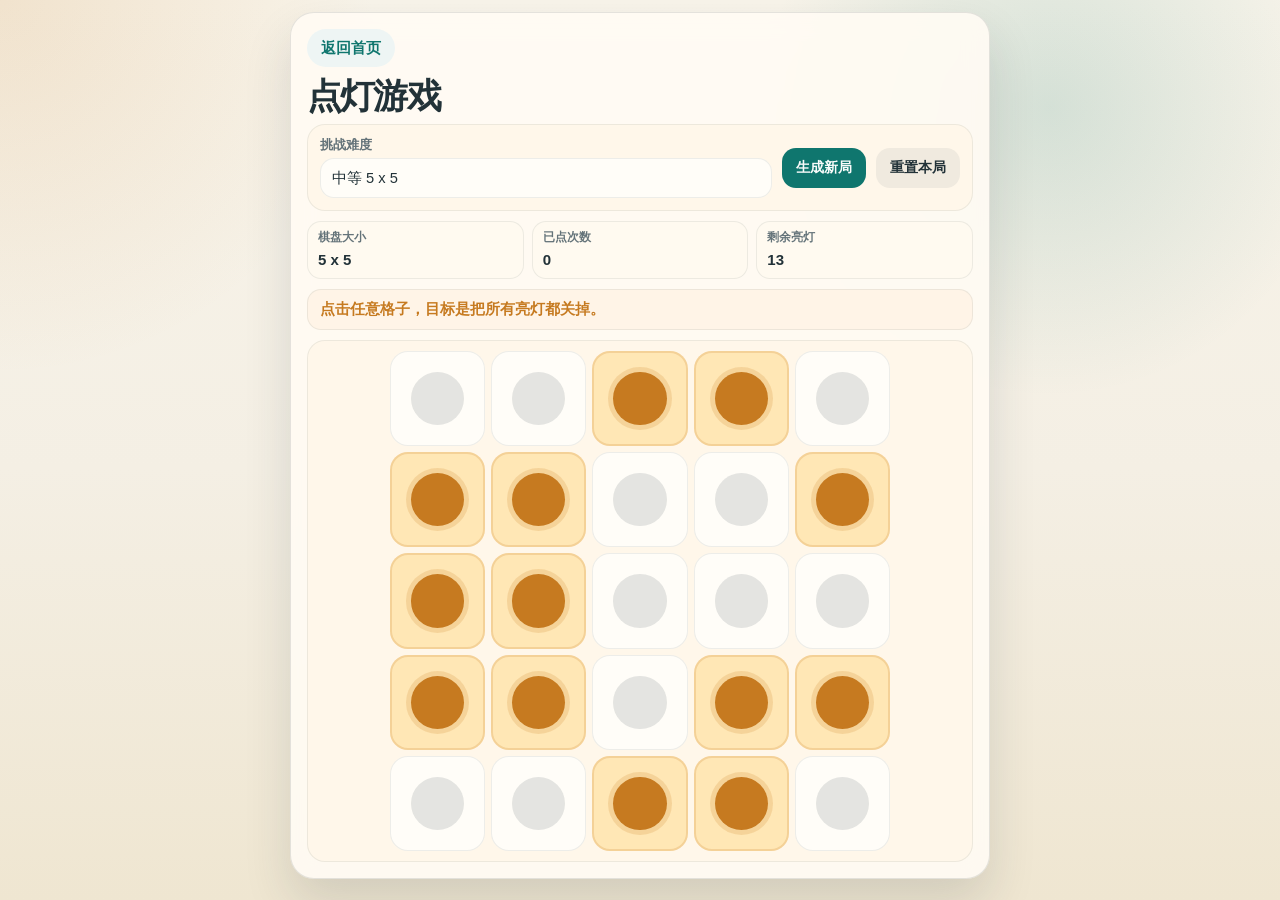
==== games/lights-out/index.html @ d2f1a59d "feat: 新增游戏" ====
<!DOCTYPE html>
<html lang="zh-CN">
<head>
    <meta charset="UTF-8">
    <meta name="viewport" content="width=device-width, initial-scale=1.0, maximum-scale=1.0, user-scalable=no">
    <title>点灯游戏</title>
    <style>
        :root {
            --bg: #f4efe4;
            --card: rgba(255, 251, 243, 0.92);
            --card-soft: #fff7ea;
            --line: rgba(34, 50, 56, 0.12);
            --text: #223238;
            --muted: #647379;
            --accent: #0f766e;
            --accent-strong: #0b5b55;
            --warm: #c67a20;
            --warm-soft: rgba(198, 122, 32, 0.18);
            --shadow: 0 24px 48px rgba(34, 50, 56, 0.14);
            --tile-off: #fffdf8;
            --tile-on: #ffe7b5;
        }

        * {
            box-sizing: border-box;
        }

        html,
        body {
            margin: 0;
            min-height: 100%;
        }

        body {
            padding: 20px;
            font-family: "Trebuchet MS", "Avenir Next", "Microsoft YaHei", sans-serif;
            color: var(--text);
            background:
                radial-gradient(circle at top left, rgba(198, 122, 32, 0.14), transparent 24%),
                radial-gradient(circle at right 18% top 12%, rgba(15, 118, 110, 0.15), transparent 22%),
                linear-gradient(180deg, #f8f4ea 0%, var(--bg) 52%, #efe6d1 100%);
        }

        .page {
            width: min(100%, 760px);
            margin: 0 auto;
        }

        .card {
            border: 1px solid var(--line);
            border-radius: 30px;
            background: var(--card);
            box-shadow: var(--shadow);
            backdrop-filter: blur(12px);
            padding: 24px;
        }

        .home-link {
            display: inline-flex;
            align-items: center;
            justify-content: center;
            min-height: 38px;
            padding: 0 14px;
            border-radius: 999px;
            background: #eef5f4;
            color: var(--accent);
            text-decoration: none;
            font-size: 0.92rem;
            font-weight: 700;
        }

        .home-link:hover {
            background: #e2f0ee;
        }

        .header {
            margin-top: 16px;
        }

        .eyebrow {
            margin: 0 0 10px;
            color: var(--accent);
            font-size: 0.78rem;
            font-weight: 700;
            letter-spacing: 0.14em;
            text-transform: uppercase;
        }

        h1,
        p {
            margin: 0;
        }

        h1 {
            font-size: clamp(2.3rem, 6vw, 3.2rem);
            line-height: 0.95;
            letter-spacing: -0.05em;
        }

        .intro {
            margin-top: 12px;
            color: var(--muted);
            font-size: 1rem;
            line-height: 1.75;
        }

        .toolbar {
            margin-top: 18px;
            padding: 16px;
            border-radius: 22px;
            background: var(--card-soft);
            border: 1px solid rgba(34, 50, 56, 0.08);
            display: flex;
            gap: 12px;
            flex-wrap: wrap;
            align-items: end;
        }

        .field {
            display: flex;
            flex-direction: column;
            gap: 8px;
            min-width: 0;
            flex: 1;
        }

        .field label {
            color: var(--muted);
            font-size: 0.9rem;
            font-weight: 700;
        }

        select,
        button {
            border: none;
            font: inherit;
        }

        select {
            width: 100%;
            min-width: 0;
            min-height: 44px;
            padding: 0 14px;
            border-radius: 14px;
            background: #fffdf8;
            color: var(--text);
            box-shadow: inset 0 0 0 1px rgba(34, 50, 56, 0.08);
            appearance: none;
        }

        .action {
            min-height: 44px;
            padding: 0 18px;
            border-radius: 14px;
            cursor: pointer;
            font-weight: 700;
            transition: background-color 0.18s ease, transform 0.18s ease;
            white-space: nowrap;
        }

        .action.primary {
            background: var(--accent);
            color: #f8fbfa;
        }

        .action.primary:hover {
            background: var(--accent-strong);
            transform: translateY(-1px);
        }

        .action.secondary {
            background: #f0eadf;
            color: var(--text);
        }

        .action.secondary:hover {
            background: #e8ddcc;
            transform: translateY(-1px);
        }

        .meta-strip {
            display: grid;
            grid-template-columns: repeat(3, minmax(0, 1fr));
            gap: 10px;
            margin-top: 14px;
        }

        .meta-item {
            padding: 10px 12px;
            border-radius: 16px;
            background: #fffaf0;
            border: 1px solid rgba(34, 50, 56, 0.08);
        }

        .meta-label {
            display: block;
            color: var(--muted);
            font-size: 0.78rem;
            font-weight: 700;
        }

        .meta-value {
            display: block;
            margin-top: 4px;
            font-size: 1rem;
            font-weight: 800;
            line-height: 1.3;
        }

        .status-bar {
            margin-top: 12px;
            padding: 12px 14px;
            border-radius: 16px;
            background: #f8f3e8;
            border: 1px solid rgba(34, 50, 56, 0.08);
            font-size: 0.96rem;
            font-weight: 700;
        }

        .status-bar[data-state="success"] {
            background: #edf6f5;
            color: var(--accent-strong);
        }

        .status-bar[data-state="hint"] {
            background: #fff4e7;
            color: var(--warm);
        }

        .board-shell {
            margin-top: 12px;
            padding: 12px;
            border-radius: 22px;
            background: var(--card-soft);
            border: 1px solid rgba(34, 50, 56, 0.08);
            display: flex;
            justify-content: center;
        }

        .board {
            width: min(100%, 520px, calc(100vh - 260px));
            aspect-ratio: 1;
            display: grid;
            gap: 8px;
        }

        .light {
            border: none;
            border-radius: 18px;
            background: var(--tile-off);
            box-shadow: inset 0 0 0 1px rgba(34, 50, 56, 0.08);
            cursor: pointer;
            transition: transform 0.16s ease, background-color 0.16s ease, box-shadow 0.16s ease;
            position: relative;
        }

        .light:hover:not(:disabled) {
            transform: translateY(-1px);
        }

        .light::before {
            content: "";
            position: absolute;
            inset: 22%;
            border-radius: 50%;
            background: rgba(34, 50, 56, 0.12);
            transition: background-color 0.16s ease, box-shadow 0.16s ease;
        }

        .light.on {
            background: var(--tile-on);
            box-shadow: inset 0 0 0 2px rgba(198, 122, 32, 0.2);
        }

        .light.on::before {
            background: var(--warm);
            box-shadow: 0 0 0 5px var(--warm-soft);
        }

        @media (max-height: 920px) and (min-width: 641px) {
            body {
                padding: 12px;
            }

            .page {
                width: min(100%, 700px);
            }

            .card {
                padding: 16px;
                border-radius: 24px;
            }

            .header {
                margin-top: 12px;
            }

            .eyebrow,
            .intro {
                display: none;
            }

            h1 {
                font-size: 2.2rem;
            }

            .toolbar {
                margin-top: 12px;
                padding: 12px;
                border-radius: 18px;
                gap: 10px;
                align-items: center;
                flex-wrap: nowrap;
            }

            .field {
                gap: 4px;
            }

            .field label {
                font-size: 0.8rem;
            }

            select {
                min-height: 40px;
                padding: 0 12px;
                font-size: 0.92rem;
            }

            .action {
                min-height: 40px;
                padding: 0 14px;
                font-size: 0.88rem;
            }

            .meta-strip {
                margin-top: 10px;
                gap: 8px;
            }

            .meta-item {
                padding: 8px 10px;
                border-radius: 14px;
            }

            .meta-label {
                font-size: 0.74rem;
            }

            .meta-value {
                font-size: 0.94rem;
            }

            .status-bar {
                margin-top: 10px;
                padding: 10px 12px;
                border-radius: 14px;
                font-size: 0.92rem;
            }

            .board-shell {
                margin-top: 10px;
                padding: 10px;
                border-radius: 18px;
            }

            .board {
                width: min(100%, 500px, calc(100vh - 200px));
                gap: 6px;
            }
        }

        @media (max-width: 640px) {
            body {
                padding: 8px;
            }

            .card {
                padding: 12px;
                border-radius: 18px;
            }

            .home-link {
                min-height: 32px;
                padding: 0 12px;
                font-size: 0.82rem;
            }

            .header {
                margin-top: 10px;
            }

            .eyebrow,
            .intro {
                display: none;
            }

            h1 {
                font-size: 1.9rem;
            }

            .toolbar {
                margin-top: 12px;
                padding: 10px;
                border-radius: 16px;
                gap: 8px;
                align-items: center;
                flex-wrap: nowrap;
            }

            .field {
                gap: 4px;
            }

            .field label {
                font-size: 0.76rem;
            }

            select {
                min-height: 36px;
                padding: 0 10px;
                border-radius: 12px;
                font-size: 0.9rem;
            }

            .action {
                min-height: 36px;
                padding: 0 10px;
                border-radius: 12px;
                font-size: 0.84rem;
            }

            .meta-strip {
                margin-top: 10px;
                gap: 8px;
            }

            .meta-item {
                padding: 8px 8px;
                border-radius: 14px;
            }

            .meta-label {
                font-size: 0.72rem;
            }

            .meta-value {
                font-size: 0.9rem;
                line-height: 1.2;
            }

            .status-bar {
                margin-top: 10px;
                padding: 9px 10px;
                border-radius: 14px;
                font-size: 0.88rem;
            }

            .board-shell {
                margin-top: 10px;
                padding: 8px;
                border-radius: 16px;
            }

            .board {
                width: min(100%, calc(100vh - 220px));
                gap: 4px;
            }

            .light {
                border-radius: 12px;
            }

            .light.on::before {
                box-shadow: 0 0 0 4px var(--warm-soft);
            }
        }
    </style>
</head>
<body>
    <div class="page">
        <main class="card">
            <a class="home-link" href="../../index.html">返回首页</a>

            <header class="header">
                <p class="eyebrow">因果推理小游戏</p>
                <h1>点灯游戏</h1>
                <p class="intro">点击一个格子，会同时切换自己和上下左右。想办法把所有亮灯都关掉。</p>
            </header>

            <section class="toolbar" aria-label="点灯游戏设置">
                <div class="field">
                    <label for="difficulty">挑战难度</label>
                    <select id="difficulty" aria-label="挑战难度">
                        <option value="easy">简单 4 x 4</option>
                        <option value="medium" selected>中等 5 x 5</option>
                        <option value="hard">困难 6 x 6</option>
                    </select>
                </div>
                <button class="action primary" id="restart-btn" type="button">生成新局</button>
                <button class="action secondary" id="reset-btn" type="button">重置本局</button>
            </section>

            <section class="meta-strip" aria-label="当前进度">
                <div class="meta-item">
                    <span class="meta-label">棋盘大小</span>
                    <strong class="meta-value" id="size-label">5 x 5</strong>
                </div>
                <div class="meta-item">
                    <span class="meta-label">已点次数</span>
                    <strong class="meta-value" id="move-count">0</strong>
                </div>
                <div class="meta-item">
                    <span class="meta-label">剩余亮灯</span>
                    <strong class="meta-value" id="lit-count">0</strong>
                </div>
            </section>

            <div class="status-bar" id="status-bar" data-state="hint" aria-live="polite"></div>

            <section class="board-shell">
                <div class="board" id="board" aria-label="点灯棋盘"></div>
            </section>
        </main>
    </div>

    <script>
        const DIFFICULTY_CONFIGS = {
            easy: {
                label: "4 x 4",
                size: 4,
                randomMoves: 8
            },
            medium: {
                label: "5 x 5",
                size: 5,
                randomMoves: 14
            },
            hard: {
                label: "6 x 6",
                size: 6,
                randomMoves: 22
            }
        };

        const difficultyElement = document.getElementById("difficulty");
        const restartButton = document.getElementById("restart-btn");
        const resetButton = document.getElementById("reset-btn");
        const boardElement = document.getElementById("board");
        const sizeLabelElement = document.getElementById("size-label");
        const moveCountElement = document.getElementById("move-count");
        const litCountElement = document.getElementById("lit-count");
        const statusBarElement = document.getElementById("status-bar");

        const state = {
            difficulty: "medium",
            size: 5,
            board: [],
            initialBoard: [],
            moves: 0,
            won: false
        };

        function getCurrentConfig() {
            return DIFFICULTY_CONFIGS[state.difficulty] || DIFFICULTY_CONFIGS.medium;
        }

        function createBoard(size, fillValue) {
            return Array.from({ length: size }, () => Array(size).fill(fillValue));
        }

        function cloneBoard(board) {
            return board.map((row) => [...row]);
        }

        function countLit(board) {
            return board.flat().filter(Boolean).length;
        }

        function toggleLight(board, row, col) {
            if (!board[row] || typeof board[row][col] === "undefined") {
                return;
            }

            board[row][col] = !board[row][col];
        }

        function applyPress(board, row, col) {
            toggleLight(board, row, col);
            toggleLight(board, row - 1, col);
            toggleLight(board, row + 1, col);
            toggleLight(board, row, col - 1);
            toggleLight(board, row, col + 1);
        }

        function createPuzzle() {
            const config = getCurrentConfig();
            const board = createBoard(config.size, false);

            for (let index = 0; index < config.randomMoves; index += 1) {
                const row = Math.floor(Math.random() * config.size);
                const col = Math.floor(Math.random() * config.size);
                applyPress(board, row, col);
            }

            if (countLit(board) === 0) {
                applyPress(board, Math.floor(config.size / 2), Math.floor(config.size / 2));
            }

            return board;
        }

        function updateMeta() {
            sizeLabelElement.textContent = `${state.size} x ${state.size}`;
            moveCountElement.textContent = String(state.moves);
            litCountElement.textContent = String(countLit(state.board));
        }

        function setStatus(message, stateName) {
            statusBarElement.textContent = message;
            statusBarElement.dataset.state = stateName || "hint";
        }

        function renderBoard() {
            boardElement.innerHTML = "";
            boardElement.style.gridTemplateColumns = `repeat(${state.size}, minmax(0, 1fr))`;

            for (let row = 0; row < state.size; row += 1) {
                for (let col = 0; col < state.size; col += 1) {
                    const button = document.createElement("button");
                    button.type = "button";
                    button.className = "light";
                    button.setAttribute("aria-label", state.board[row][col] ? "亮灯" : "灭灯");
                    button.disabled = state.won;

                    if (state.board[row][col]) {
                        button.classList.add("on");
                    }

                    button.addEventListener("click", () => handlePress(row, col));
                    boardElement.appendChild(button);
                }
            }

            updateMeta();
        }

        function resetCurrentBoard() {
            state.board = cloneBoard(state.initialBoard);
            state.moves = 0;
            state.won = false;
            renderBoard();
            setStatus("继续尝试，把所有亮灯都关掉。", "hint");
        }

        function startNewGame() {
            const config = getCurrentConfig();
            state.size = config.size;
            state.board = createPuzzle();
            state.initialBoard = cloneBoard(state.board);
            state.moves = 0;
            state.won = false;

            renderBoard();
            setStatus("点击任意格子，目标是把所有亮灯都关掉。", "hint");
        }

        function handlePress(row, col) {
            if (state.won) {
                return;
            }

            applyPress(state.board, row, col);
            state.moves += 1;
            renderBoard();

            if (countLit(state.board) === 0) {
                state.won = true;
                renderBoard();
                setStatus(`全部熄灭了，一共用了 ${state.moves} 次。`, "success");
                return;
            }

            setStatus("继续观察每一步的连锁变化。", "hint");
        }

        difficultyElement.addEventListener("change", () => {
            state.difficulty = difficultyElement.value;
            startNewGame();
        });

        restartButton.addEventListener("click", startNewGame);
        resetButton.addEventListener("click", resetCurrentBoard);

        startNewGame();
    </script>
</body>
</html>
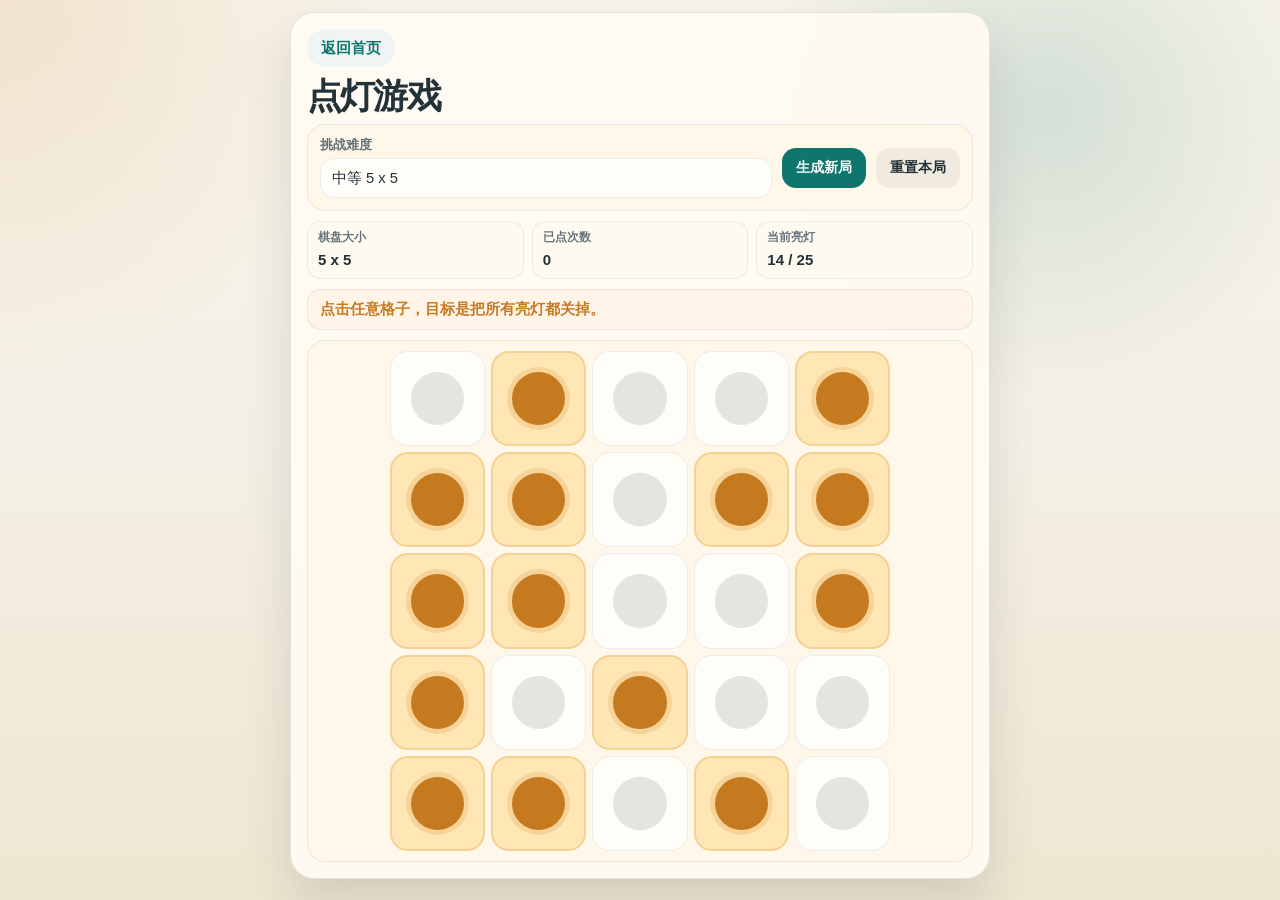
==== commit 85a2ff4e: "fix: 界面优化" ====
--- a/games/lights-out/index.html
+++ b/games/lights-out/index.html
@@ -1,4 +1,4 @@
-<!DOCTYPE html>
+﻿<!DOCTYPE html>
 <html lang="zh-CN">
 <head>
     <meta charset="UTF-8">
@@ -511,8 +511,8 @@
                     <strong class="meta-value" id="move-count">0</strong>
                 </div>
                 <div class="meta-item">
-                    <span class="meta-label">剩余亮灯</span>
-                    <strong class="meta-value" id="lit-count">0</strong>
+                    <span class="meta-label">当前亮灯</span>
+                    <strong class="meta-value" id="lit-count">0 / 25</strong>
                 </div>
             </section>
 
@@ -613,7 +613,7 @@
         function updateMeta() {
             sizeLabelElement.textContent = `${state.size} x ${state.size}`;
             moveCountElement.textContent = String(state.moves);
-            litCountElement.textContent = String(countLit(state.board));
+            litCountElement.textContent = `${countLit(state.board)} / ${state.size * state.size}`;
         }
 
         function setStatus(message, stateName) {
@@ -674,13 +674,20 @@
             state.moves += 1;
             renderBoard();
 
-            if (countLit(state.board) === 0) {
+            const litCount = countLit(state.board);
+
+            if (litCount === 0) {
                 state.won = true;
                 renderBoard();
                 setStatus(`全部熄灭了，一共用了 ${state.moves} 次。`, "success");
                 return;
             }
 
+            if (litCount === state.size * state.size) {
+                setStatus("现在全部都亮着了，换个位置继续试试。", "hint");
+                return;
+            }
+
             setStatus("继续观察每一步的连锁变化。", "hint");
         }
 
